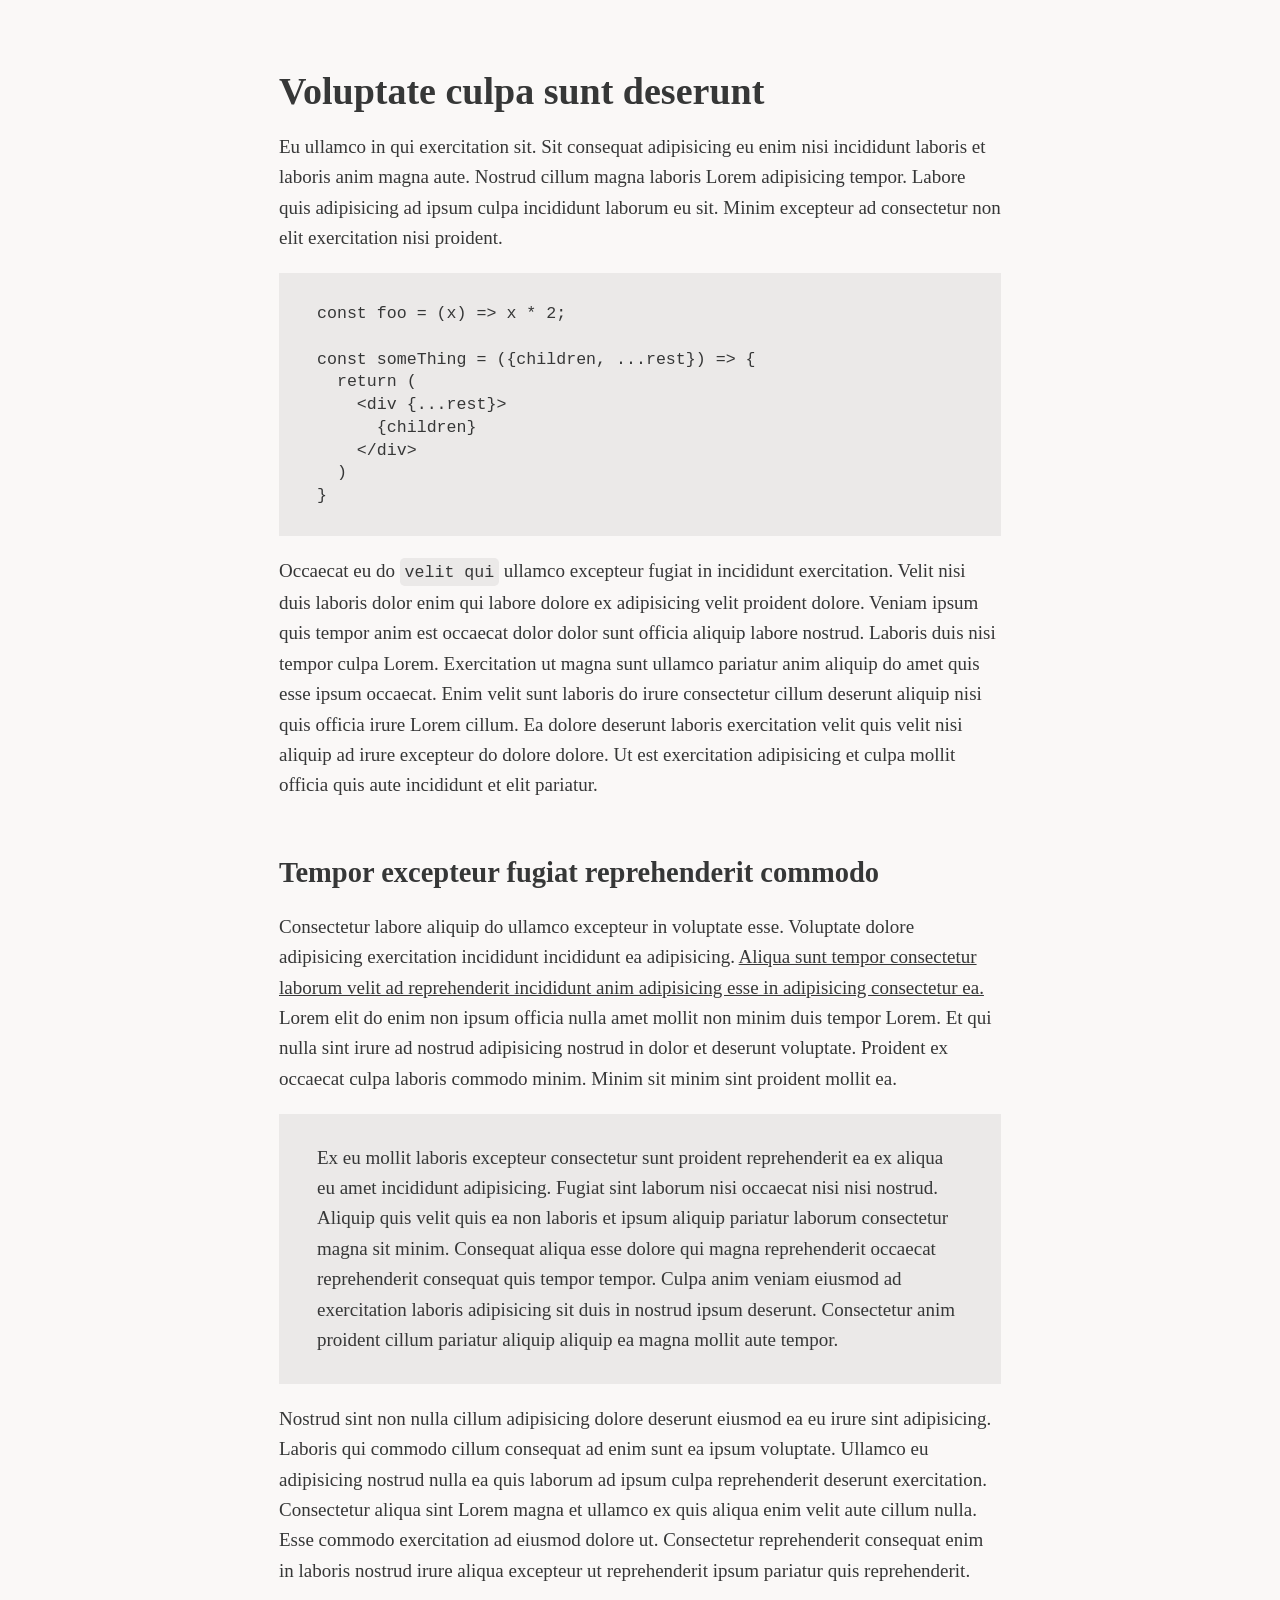
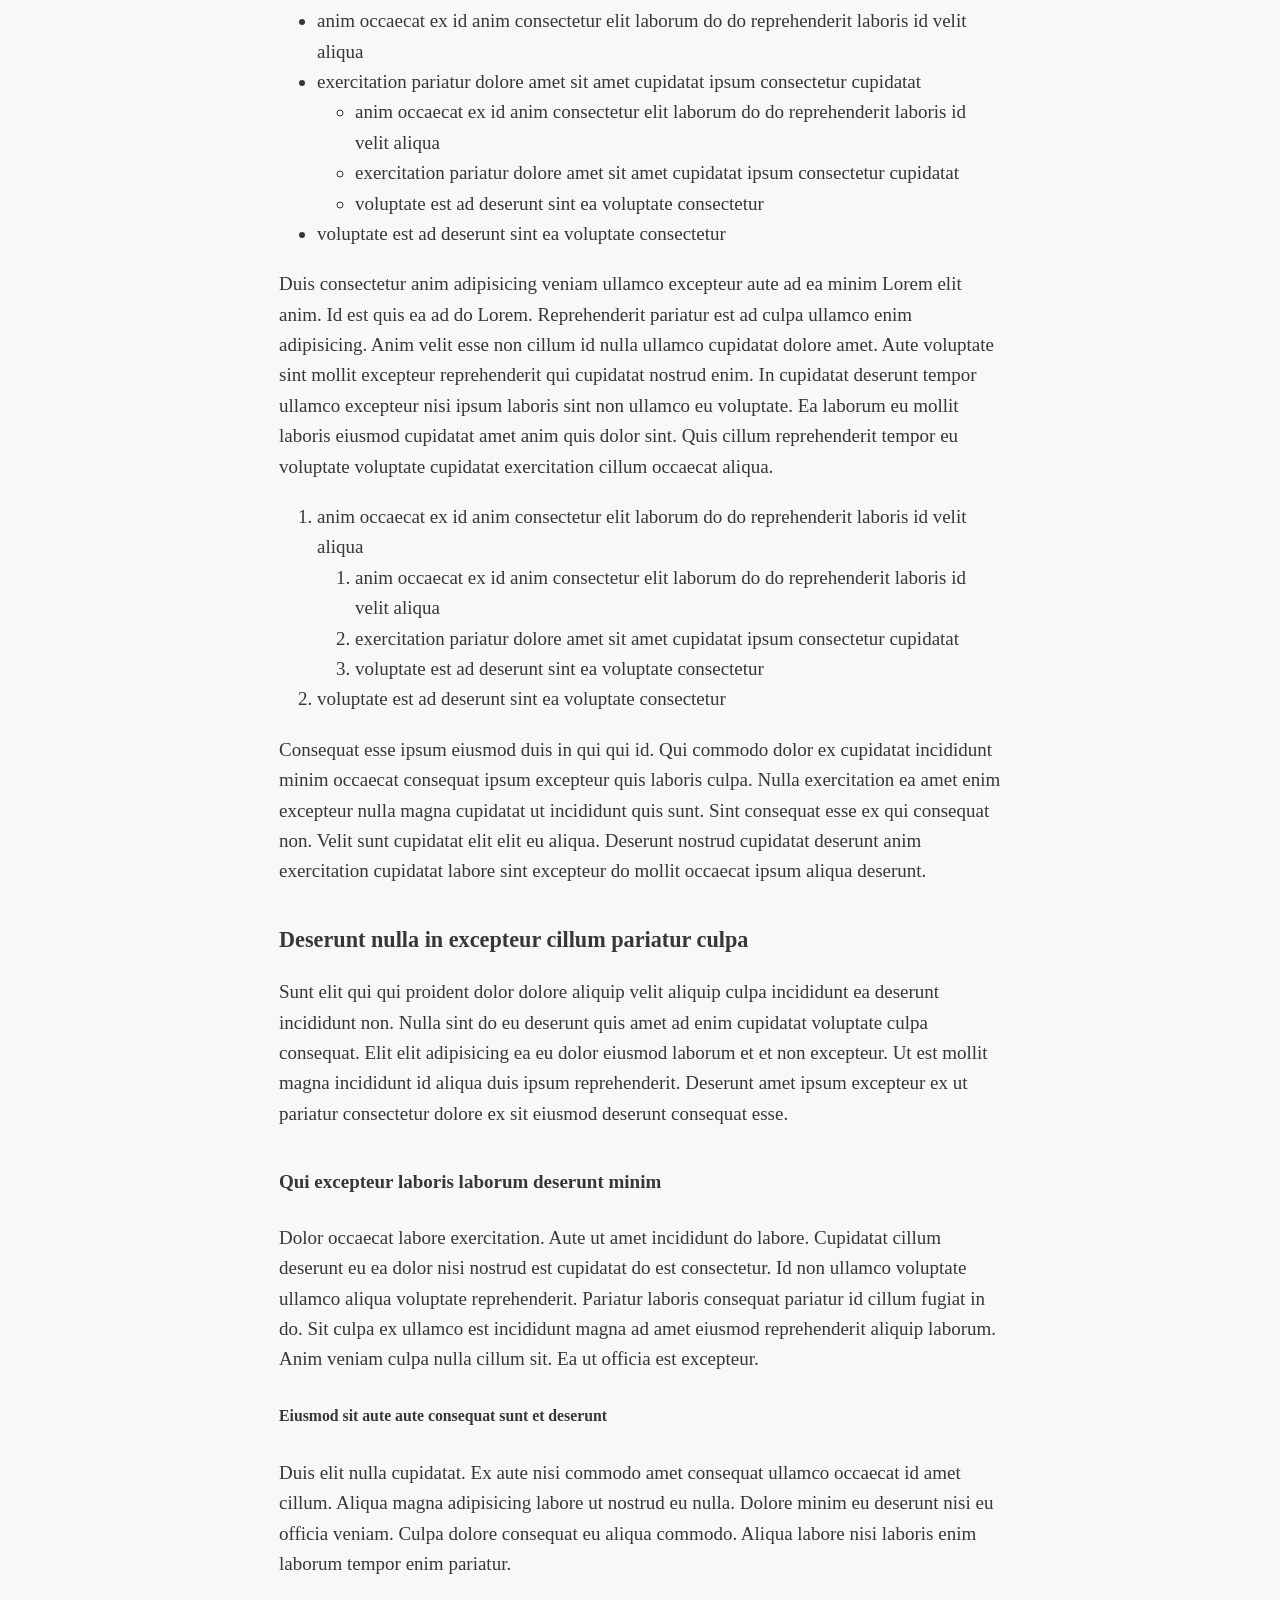
==== index.html @ 6e8c8c55 "move html example to index.html" ====
<!doctype html>
<html lang="en">
  <head>
    <meta charset="UTF-8" />
    <meta name="viewport" content="width=device-width, initial-scale=1.0" />
    <title>Readerly minimal style example</title>
    <link rel="stylesheet" href="./readerly.css" />
  </head>
  <body>
    <main>
      <h1>Voluptate culpa sunt deserunt</h1>
      <p>
        Eu ullamco in qui exercitation sit. Sit consequat adipisicing eu enim
        nisi incididunt laboris et laboris anim magna aute. Nostrud cillum magna
        laboris Lorem adipisicing tempor. Labore quis adipisicing ad ipsum culpa
        incididunt laborum eu sit. Minim excepteur ad consectetur non elit
        exercitation nisi proident.
      </p>
      <pre><code>const foo = (x) => x * 2;

const someThing = ({children, ...rest}) => {
  return (
    &lt;div {...rest}>
      {children}
    &lt;/div>
  )
}</code></pre>
      <p>
        Occaecat eu do <code>velit qui</code> ullamco excepteur fugiat in
        incididunt exercitation. Velit nisi duis laboris dolor enim qui labore
        dolore ex adipisicing velit proident dolore. Veniam ipsum quis tempor
        anim est occaecat dolor dolor sunt officia aliquip labore nostrud.
        Laboris duis nisi tempor culpa Lorem. Exercitation ut magna sunt ullamco
        pariatur anim aliquip do amet quis esse ipsum occaecat. Enim velit sunt
        laboris do irure consectetur cillum deserunt aliquip nisi quis officia
        irure Lorem cillum. Ea dolore deserunt laboris exercitation velit quis
        velit nisi aliquip ad irure excepteur do dolore dolore. Ut est
        exercitation adipisicing et culpa mollit officia quis aute incididunt et
        elit pariatur.
      </p>
      <h2>Tempor excepteur fugiat reprehenderit commodo</h2>
      <p>
        Consectetur labore aliquip do ullamco excepteur in voluptate esse.
        Voluptate dolore adipisicing exercitation incididunt incididunt ea
        adipisicing.
        <a href="#"
          >Aliqua sunt tempor consectetur laborum velit ad reprehenderit
          incididunt anim adipisicing esse in adipisicing consectetur ea.</a
        >
        Lorem elit do enim non ipsum officia nulla amet mollit non minim duis
        tempor Lorem. Et qui nulla sint irure ad nostrud adipisicing nostrud in
        dolor et deserunt voluptate. Proident ex occaecat culpa laboris commodo
        minim. Minim sit minim sint proident mollit ea.
      </p>
      <blockquote>
        Ex eu mollit laboris excepteur consectetur sunt proident reprehenderit
        ea ex aliqua eu amet incididunt adipisicing. Fugiat sint laborum nisi
        occaecat nisi nisi nostrud. Aliquip quis velit quis ea non laboris et
        ipsum aliquip pariatur laborum consectetur magna sit minim. Consequat
        aliqua esse dolore qui magna reprehenderit occaecat reprehenderit
        consequat quis tempor tempor. Culpa anim veniam eiusmod ad exercitation
        laboris adipisicing sit duis in nostrud ipsum deserunt. Consectetur anim
        proident cillum pariatur aliquip aliquip ea magna mollit aute tempor.
      </blockquote>
      <p>
        Nostrud sint non nulla cillum adipisicing dolore deserunt eiusmod ea eu
        irure sint adipisicing. Laboris qui commodo cillum consequat ad enim
        sunt ea ipsum voluptate. Ullamco eu adipisicing nostrud nulla ea quis
        laborum ad ipsum culpa reprehenderit deserunt exercitation. Consectetur
        aliqua sint Lorem magna et ullamco ex quis aliqua enim velit aute cillum
        nulla. Esse commodo exercitation ad eiusmod dolore ut. Consectetur
        reprehenderit consequat enim in laboris nostrud irure aliqua excepteur
        ut reprehenderit ipsum pariatur quis reprehenderit.
      </p>
      <ul>
        <li>
          anim occaecat ex id anim consectetur elit laborum do do reprehenderit
          laboris id velit aliqua
        </li>
        <li>
          exercitation pariatur dolore amet sit amet cupidatat ipsum consectetur
          cupidatat
        </li>
        <ul>
          <li>
            anim occaecat ex id anim consectetur elit laborum do do
            reprehenderit laboris id velit aliqua
          </li>
          <li>
            exercitation pariatur dolore amet sit amet cupidatat ipsum
            consectetur cupidatat
          </li>
          <li>voluptate est ad deserunt sint ea voluptate consectetur</li>
        </ul>
        <li>voluptate est ad deserunt sint ea voluptate consectetur</li>
      </ul>
      <p>
        Duis consectetur anim adipisicing veniam ullamco excepteur aute ad ea
        minim Lorem elit anim. Id est quis ea ad do Lorem. Reprehenderit
        pariatur est ad culpa ullamco enim adipisicing. Anim velit esse non
        cillum id nulla ullamco cupidatat dolore amet. Aute voluptate sint
        mollit excepteur reprehenderit qui cupidatat nostrud enim. In cupidatat
        deserunt tempor ullamco excepteur nisi ipsum laboris sint non ullamco eu
        voluptate. Ea laborum eu mollit laboris eiusmod cupidatat amet anim quis
        dolor sint. Quis cillum reprehenderit tempor eu voluptate voluptate
        cupidatat exercitation cillum occaecat aliqua.
      </p>
      <ol>
        <li>
          anim occaecat ex id anim consectetur elit laborum do do reprehenderit
          laboris id velit aliqua
        </li>

        <ol>
          <li>
            anim occaecat ex id anim consectetur elit laborum do do
            reprehenderit laboris id velit aliqua
          </li>
          <li>
            exercitation pariatur dolore amet sit amet cupidatat ipsum
            consectetur cupidatat
          </li>
          <li>voluptate est ad deserunt sint ea voluptate consectetur</li>
        </ol>

        <li>voluptate est ad deserunt sint ea voluptate consectetur</li>
      </ol>
      <p>
        Consequat esse ipsum eiusmod duis in qui qui id. Qui commodo dolor ex
        cupidatat incididunt minim occaecat consequat ipsum excepteur quis
        laboris culpa. Nulla exercitation ea amet enim excepteur nulla magna
        cupidatat ut incididunt quis sunt. Sint consequat esse ex qui consequat
        non. Velit sunt cupidatat elit elit eu aliqua. Deserunt nostrud
        cupidatat deserunt anim exercitation cupidatat labore sint excepteur do
        mollit occaecat ipsum aliqua deserunt.
      </p>
      <h3>Deserunt nulla in excepteur cillum pariatur culpa</h3>
      <p>
        Sunt elit qui qui proident dolor dolore aliquip velit aliquip culpa
        incididunt ea deserunt incididunt non. Nulla sint do eu deserunt quis
        amet ad enim cupidatat voluptate culpa consequat. Elit elit adipisicing
        ea eu dolor eiusmod laborum et et non excepteur. Ut est mollit magna
        incididunt id aliqua duis ipsum reprehenderit. Deserunt amet ipsum
        excepteur ex ut pariatur consectetur dolore ex sit eiusmod deserunt
        consequat esse.
      </p>
      <h4>Qui excepteur laboris laborum deserunt minim</h4>
      <p>
        Dolor occaecat labore exercitation. Aute ut amet incididunt do labore.
        Cupidatat cillum deserunt eu ea dolor nisi nostrud est cupidatat do est
        consectetur. Id non ullamco voluptate ullamco aliqua voluptate
        reprehenderit. Pariatur laboris consequat pariatur id cillum fugiat in
        do. Sit culpa ex ullamco est incididunt magna ad amet eiusmod
        reprehenderit aliquip laborum. Anim veniam culpa nulla cillum sit. Ea ut
        officia est excepteur.
      </p>
      <h5>Eiusmod sit aute aute consequat sunt et deserunt</h5>
      <p>
        Duis elit nulla cupidatat. Ex aute nisi commodo amet consequat ullamco
        occaecat id amet cillum. Aliqua magna adipisicing labore ut nostrud eu
        nulla. Dolore minim eu deserunt nisi eu officia veniam. Culpa dolore
        consequat eu aliqua commodo. Aliqua labore nisi laboris enim laborum
        tempor enim pariatur.
      </p>
    </main>
  </body>
</html>
---- readerly.css ----
:root {
  font-family: Palatino, serif;
  -webkit-font-smoothing: antialiased;
  font-size: 19px;
  font-kerning: auto;

  background-color: rgb(250, 248, 247);
  color: rgb(54, 55, 55);
  --secondary-background: rgb(235, 233, 232);
}

@media (prefers-color-scheme: dark) {
  :root {
    background-color: rgb(25, 26, 26);
    color: rgb(209, 205, 201);
    --secondary-background: rgb(0, 0, 0);
  }
}

html,
body {
  margin: 0;
}

main {
  max-width: 38rem;
  margin-inline: auto;
  margin-block-start: 4rem;
  margin-block-end: 7rem;
  padding-inline: 1rem;
  line-height: 1.6em;
  overflow-wrap: break-word;

  h2 {
    margin-block-start: 3rem;
  }

  h3,
  h4 {
    margin-block-start: 2rem;
  }

  p,
  ul,
  ol,
  blockquote {
    margin: calc(1rem + 1px) 0;
  }

  blockquote,
  pre {
    background-color: var(--secondary-background);
    padding: 1.5rem 2rem;
  }

  ul,
  ol {
    padding-inline-start: 2rem;

    ul,
    ol {
      margin-block: 0;
    }
  }

  a {
    color: inherit;
  }

  code {
    font-size: 0.875rem;
    font-family: Monaco, monospace;
  }

  :not(pre) code {
    background-color: var(--secondary-background);
    padding: 0.25rem;
    border-radius: 0.25rem;
  }

  pre {
    background-color: var(--secondary-background);
    line-height: 1.2;
    overflow-x: auto;
  }
}
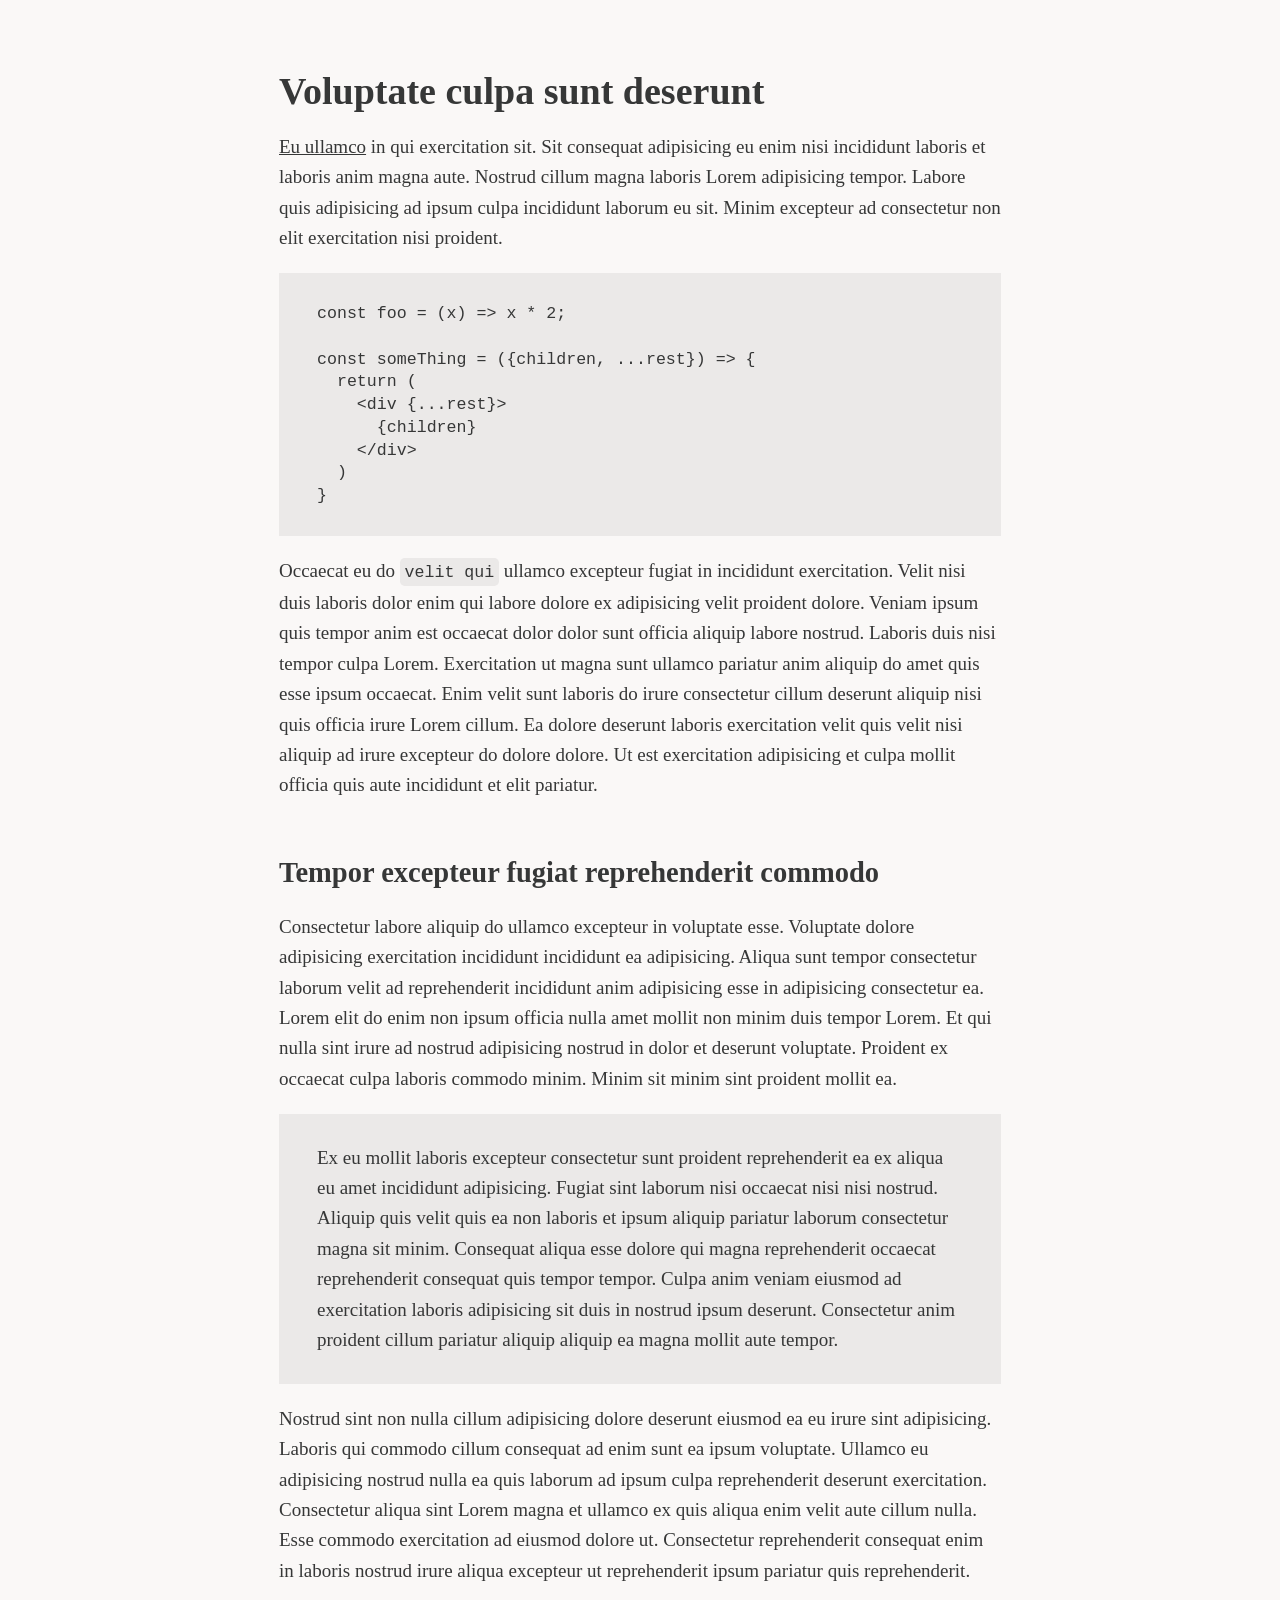
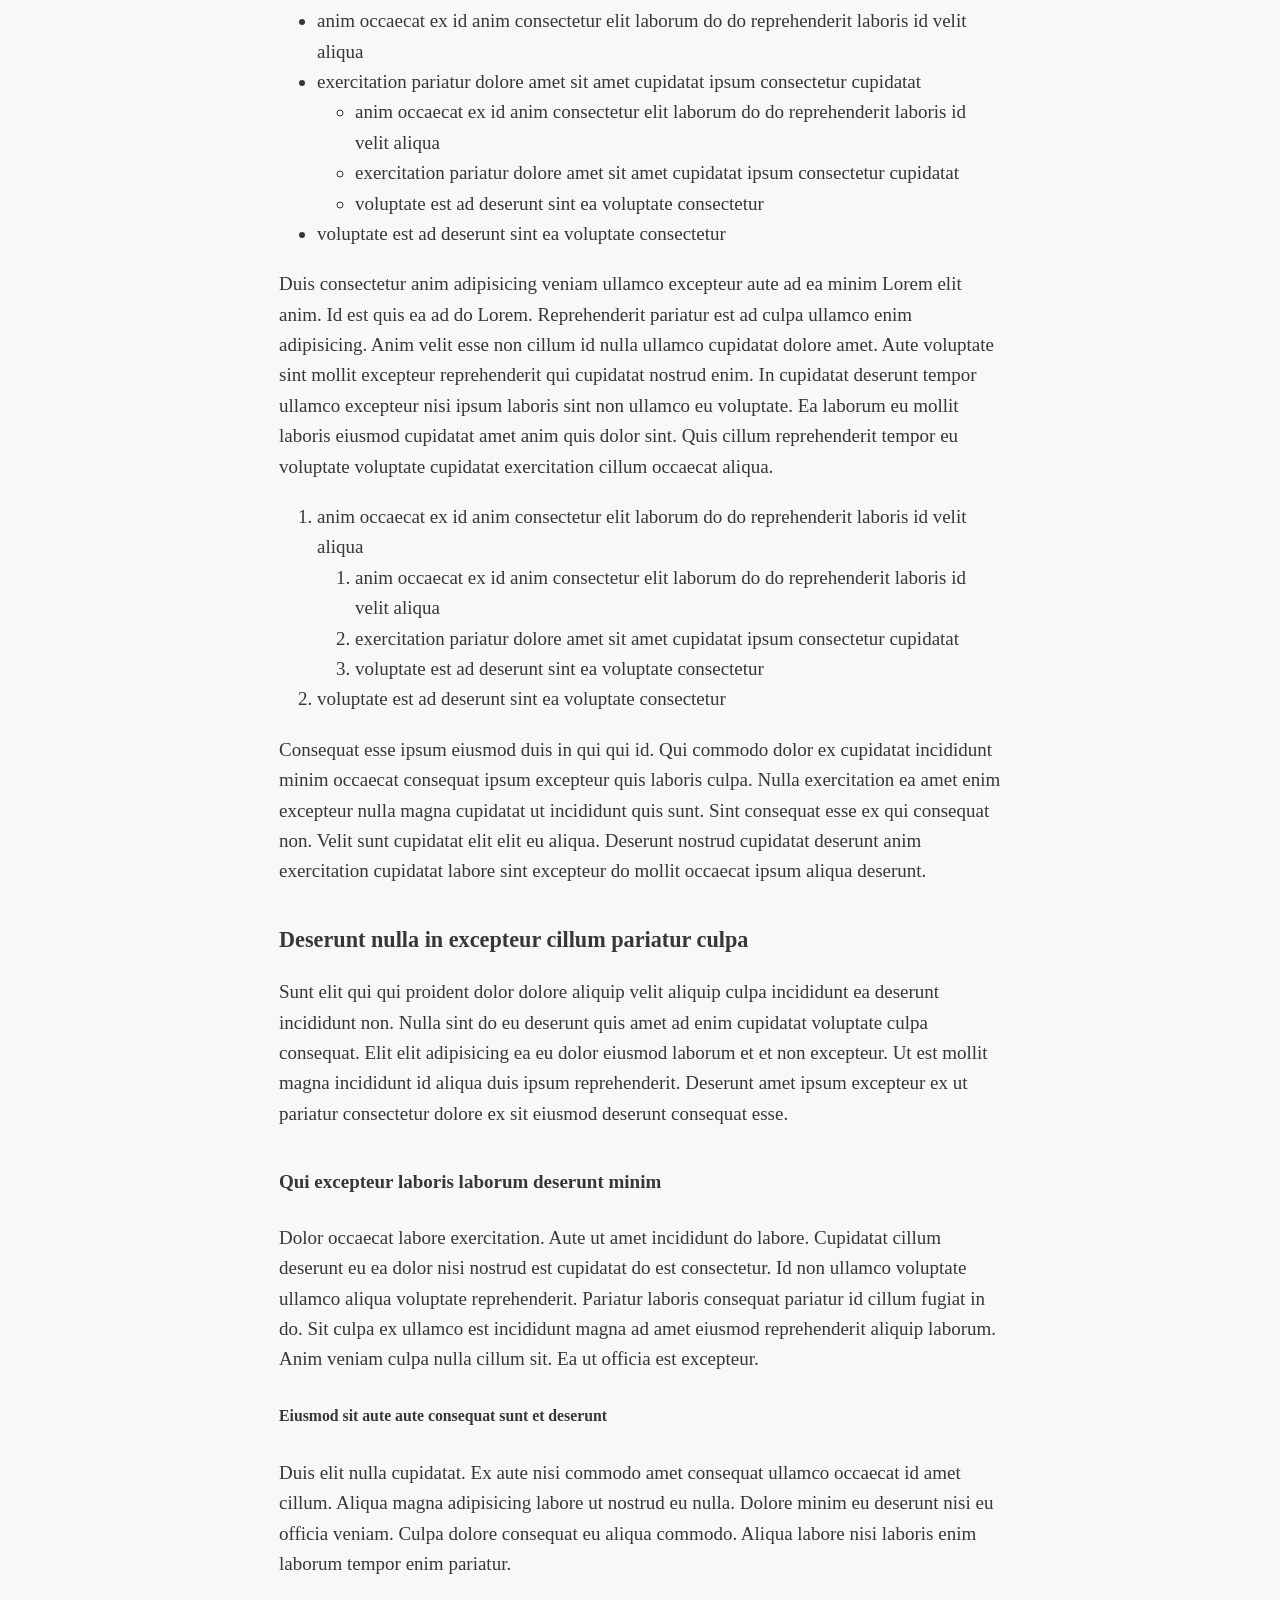
==== commit a877064f: "add link to css as convenience for myself" ====
--- a/index.html
+++ b/index.html
@@ -10,8 +10,11 @@
     <main>
       <h1>Voluptate culpa sunt deserunt</h1>
       <p>
-        Eu ullamco in qui exercitation sit. Sit consequat adipisicing eu enim
-        nisi incididunt laboris et laboris anim magna aute. Nostrud cillum magna
+        <a href="https://chadlavi.github.io/readerly/readerly.css"
+          >Eu ullamco</a
+        >
+        in qui exercitation sit. Sit consequat adipisicing eu enim nisi
+        incididunt laboris et laboris anim magna aute. Nostrud cillum magna
         laboris Lorem adipisicing tempor. Labore quis adipisicing ad ipsum culpa
         incididunt laborum eu sit. Minim excepteur ad consectetur non elit
         exercitation nisi proident.
@@ -42,15 +45,12 @@
       <p>
         Consectetur labore aliquip do ullamco excepteur in voluptate esse.
         Voluptate dolore adipisicing exercitation incididunt incididunt ea
-        adipisicing.
-        <a href="#"
-          >Aliqua sunt tempor consectetur laborum velit ad reprehenderit
-          incididunt anim adipisicing esse in adipisicing consectetur ea.</a
-        >
-        Lorem elit do enim non ipsum officia nulla amet mollit non minim duis
-        tempor Lorem. Et qui nulla sint irure ad nostrud adipisicing nostrud in
-        dolor et deserunt voluptate. Proident ex occaecat culpa laboris commodo
-        minim. Minim sit minim sint proident mollit ea.
+        adipisicing. Aliqua sunt tempor consectetur laborum velit ad
+        reprehenderit incididunt anim adipisicing esse in adipisicing
+        consectetur ea. Lorem elit do enim non ipsum officia nulla amet mollit
+        non minim duis tempor Lorem. Et qui nulla sint irure ad nostrud
+        adipisicing nostrud in dolor et deserunt voluptate. Proident ex occaecat
+        culpa laboris commodo minim. Minim sit minim sint proident mollit ea.
       </p>
       <blockquote>
         Ex eu mollit laboris excepteur consectetur sunt proident reprehenderit
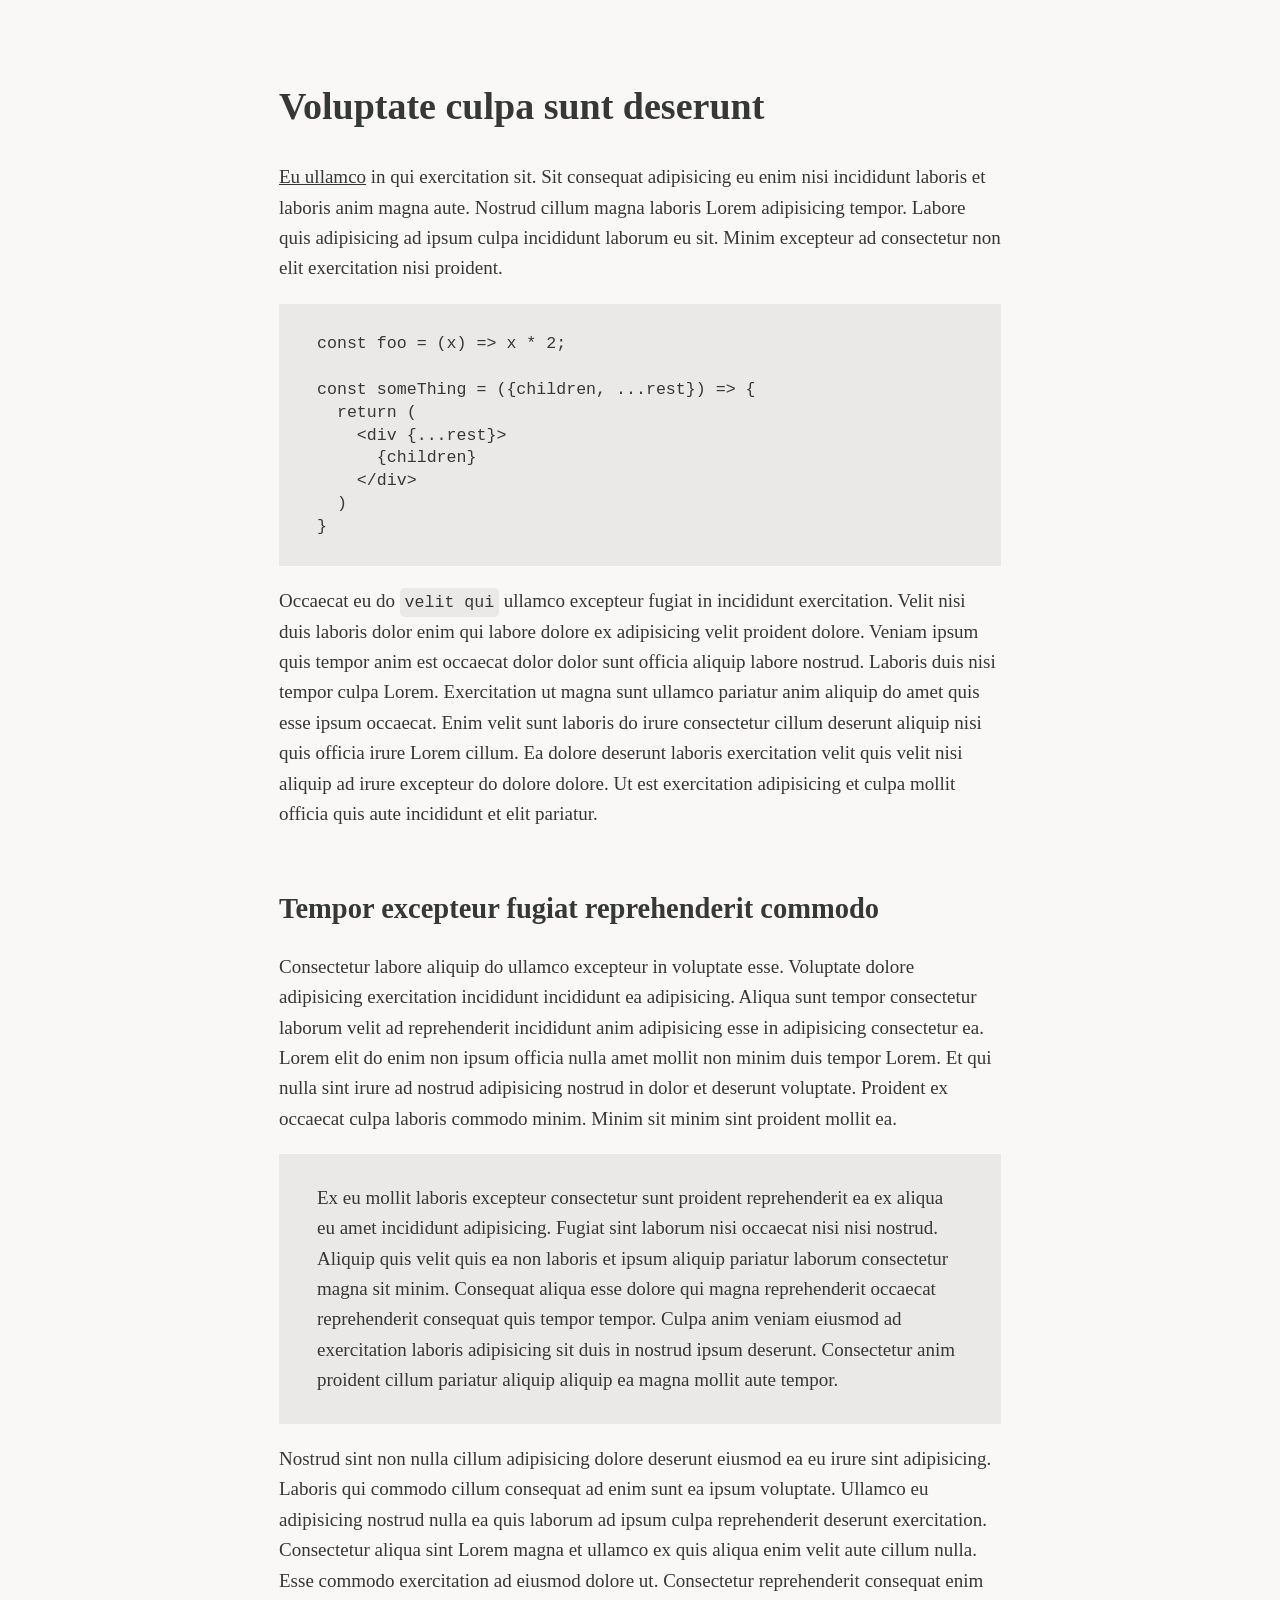
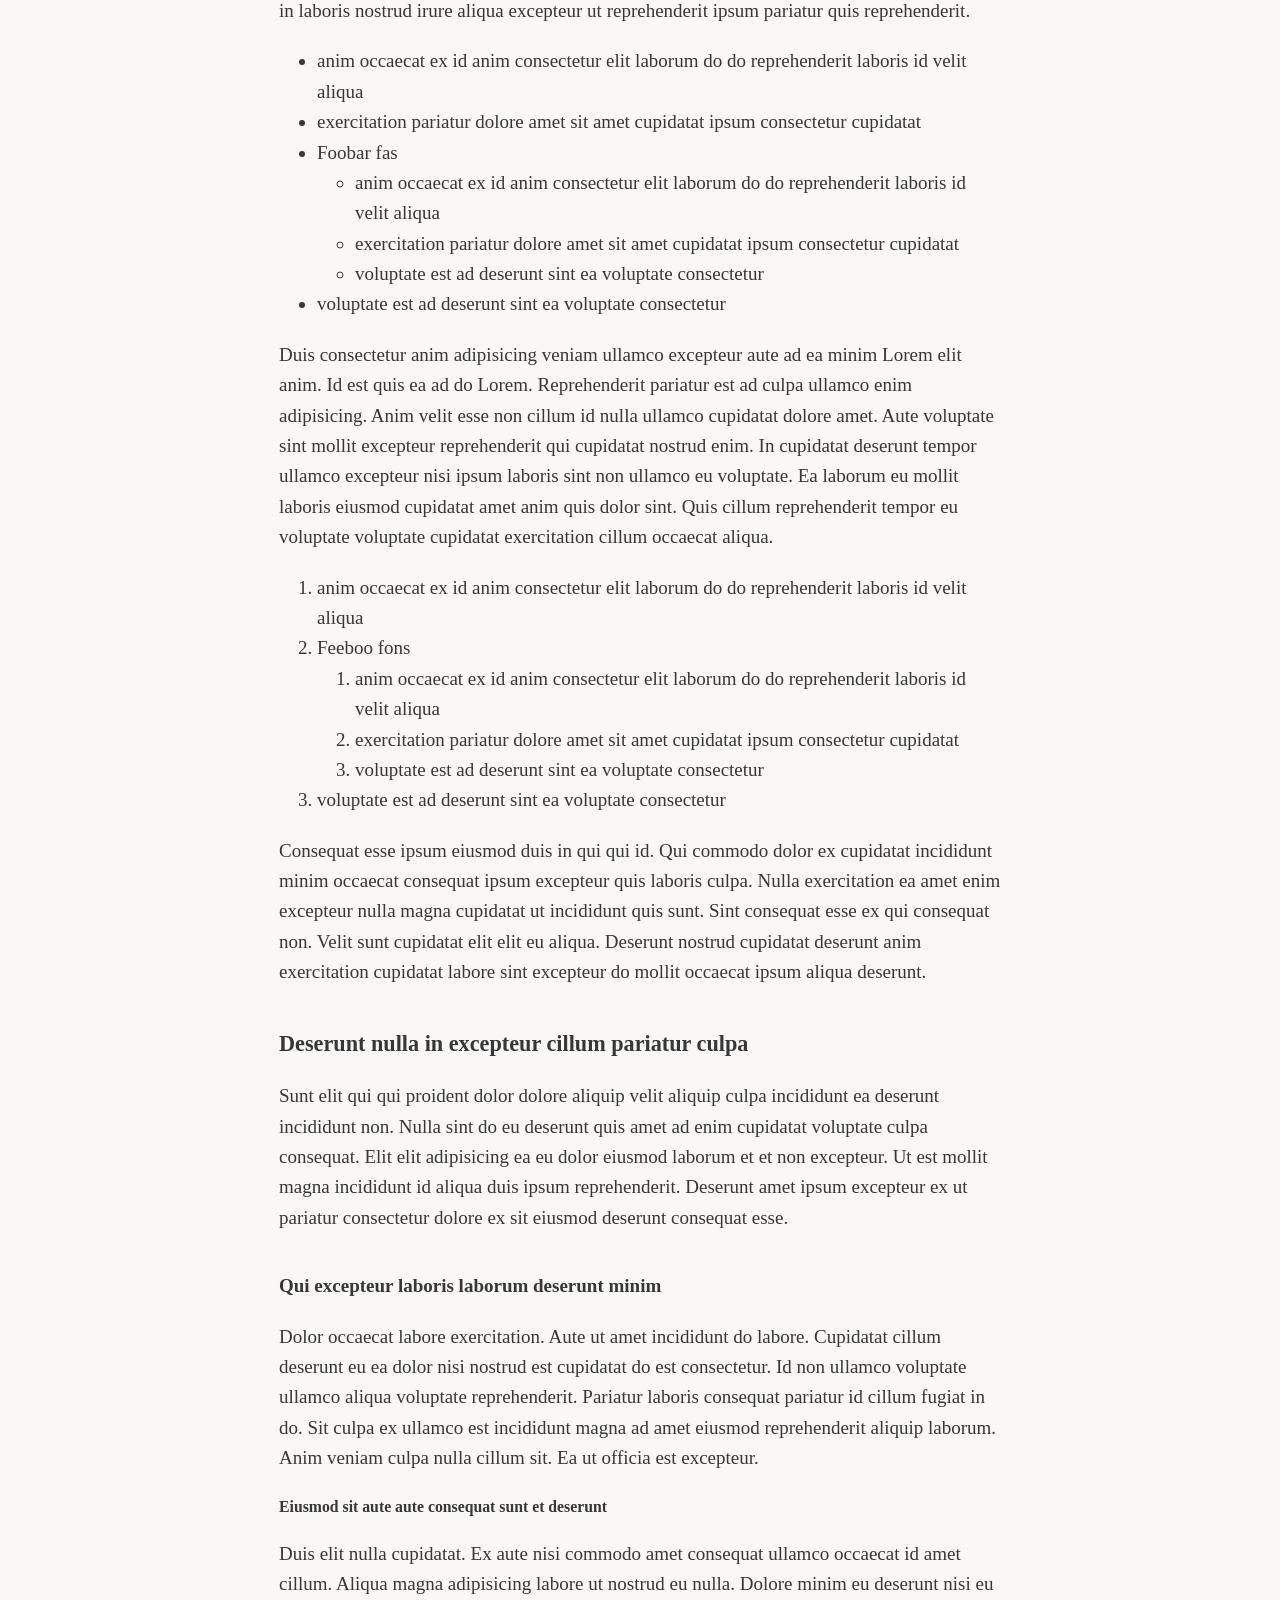
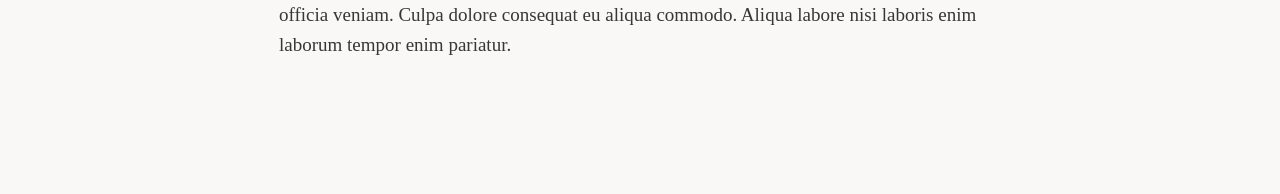
==== commit 9a754710: "fix exmaple html problem" ====
--- a/index.html
+++ b/index.html
@@ -81,17 +81,20 @@
           exercitation pariatur dolore amet sit amet cupidatat ipsum consectetur
           cupidatat
         </li>
-        <ul>
-          <li>
-            anim occaecat ex id anim consectetur elit laborum do do
-            reprehenderit laboris id velit aliqua
-          </li>
-          <li>
-            exercitation pariatur dolore amet sit amet cupidatat ipsum
-            consectetur cupidatat
-          </li>
-          <li>voluptate est ad deserunt sint ea voluptate consectetur</li>
-        </ul>
+        <li>
+          Foobar fas
+          <ul>
+            <li>
+              anim occaecat ex id anim consectetur elit laborum do do
+              reprehenderit laboris id velit aliqua
+            </li>
+            <li>
+              exercitation pariatur dolore amet sit amet cupidatat ipsum
+              consectetur cupidatat
+            </li>
+            <li>voluptate est ad deserunt sint ea voluptate consectetur</li>
+          </ul>
+        </li>
         <li>voluptate est ad deserunt sint ea voluptate consectetur</li>
       </ul>
       <p>
@@ -111,17 +114,20 @@
           laboris id velit aliqua
         </li>
 
-        <ol>
-          <li>
-            anim occaecat ex id anim consectetur elit laborum do do
-            reprehenderit laboris id velit aliqua
-          </li>
-          <li>
-            exercitation pariatur dolore amet sit amet cupidatat ipsum
-            consectetur cupidatat
-          </li>
-          <li>voluptate est ad deserunt sint ea voluptate consectetur</li>
-        </ol>
+        <li>
+          Feeboo fons
+          <ol>
+            <li>
+              anim occaecat ex id anim consectetur elit laborum do do
+              reprehenderit laboris id velit aliqua
+            </li>
+            <li>
+              exercitation pariatur dolore amet sit amet cupidatat ipsum
+              consectetur cupidatat
+            </li>
+            <li>voluptate est ad deserunt sint ea voluptate consectetur</li>
+          </ol>
+        </li>
 
         <li>voluptate est ad deserunt sint ea voluptate consectetur</li>
       </ol>
--- a/readerly.css
+++ b/readerly.css
@@ -7,44 +7,45 @@
   background-color: rgb(250, 248, 247);
   color: rgb(54, 55, 55);
   --secondary-background: rgb(235, 233, 232);
+  --p-space: calc(1rem + 1px);
 }
 
 @media (prefers-color-scheme: dark) {
   :root {
     background-color: rgb(25, 26, 26);
     color: rgb(209, 205, 201);
-    --secondary-background: rgb(0, 0, 0);
+    --secondary-background: #000;
   }
 }
 
-html,
 body {
   margin: 0;
 }
 
 main {
   max-width: 38rem;
-  margin-inline: auto;
-  margin-block-start: 4rem;
-  margin-block-end: 7rem;
+  margin: 4rem auto 7rem;
   padding-inline: 1rem;
-  line-height: 1.6em;
+  line-height: 1.6;
   overflow-wrap: break-word;
 
   h2 {
     margin-block-start: 3rem;
+    margin-block-end: var(--p-space);
   }
 
   h3,
   h4 {
     margin-block-start: 2rem;
+    margin-block-end: var(--p-space);
   }
 
   p,
   ul,
   ol,
-  blockquote {
-    margin: calc(1rem + 1px) 0;
+  blockquote,
+  h5 {
+    margin: var(--p-space) 0;
   }
 
   blockquote,
@@ -79,7 +80,6 @@
   }
 
   pre {
-    background-color: var(--secondary-background);
     line-height: 1.2;
     overflow-x: auto;
   }
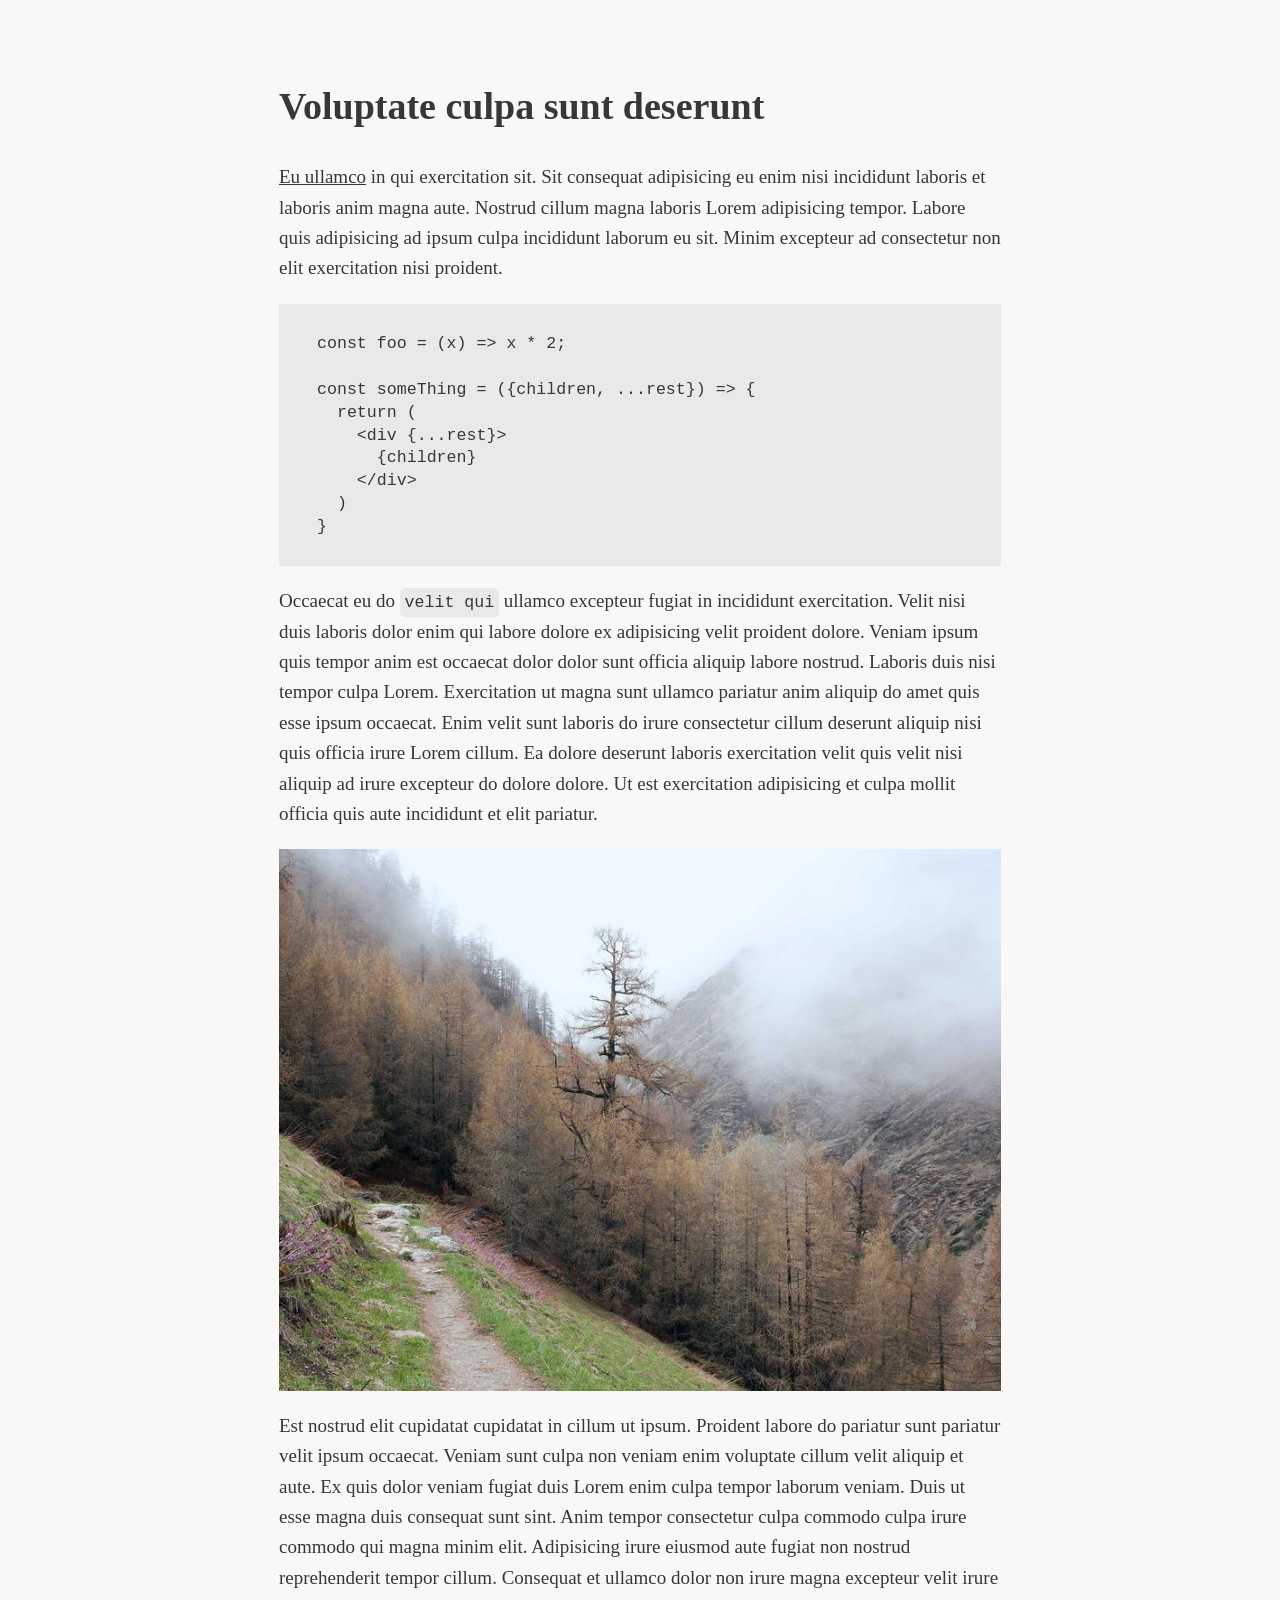
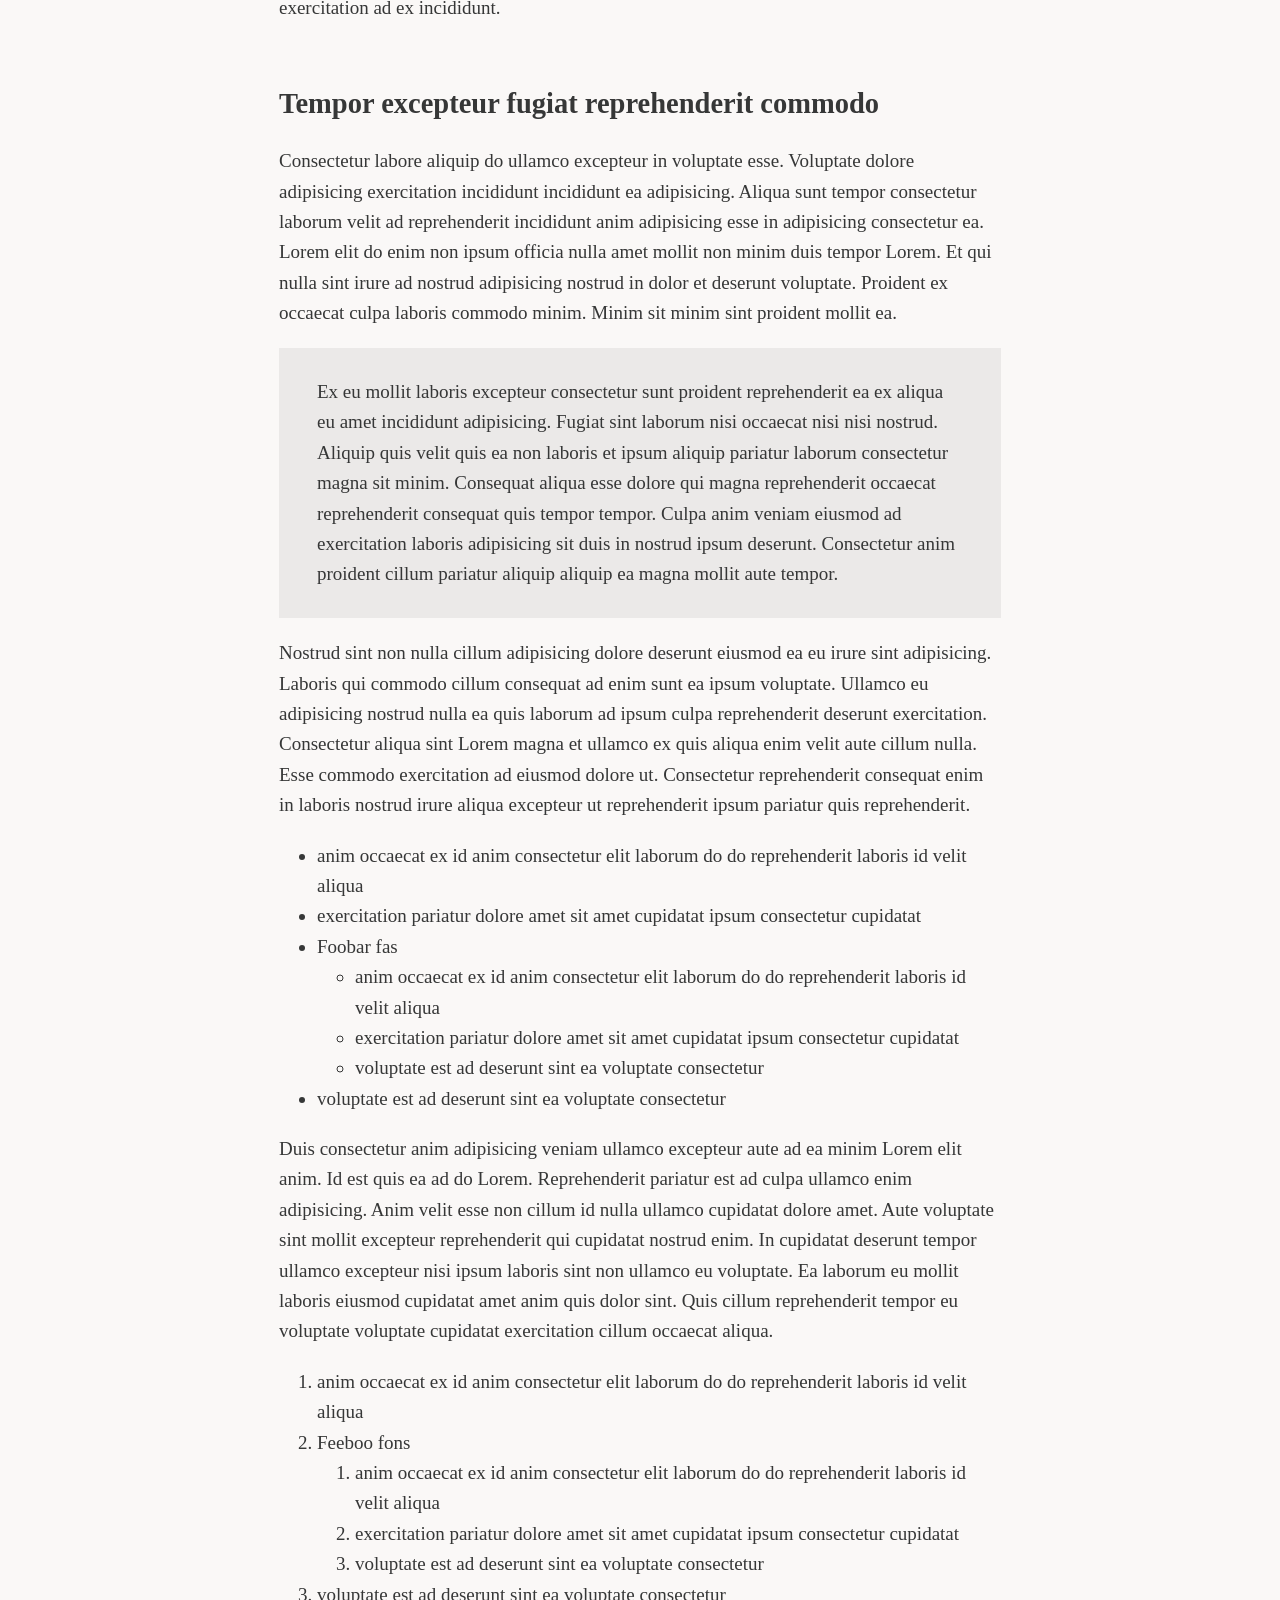
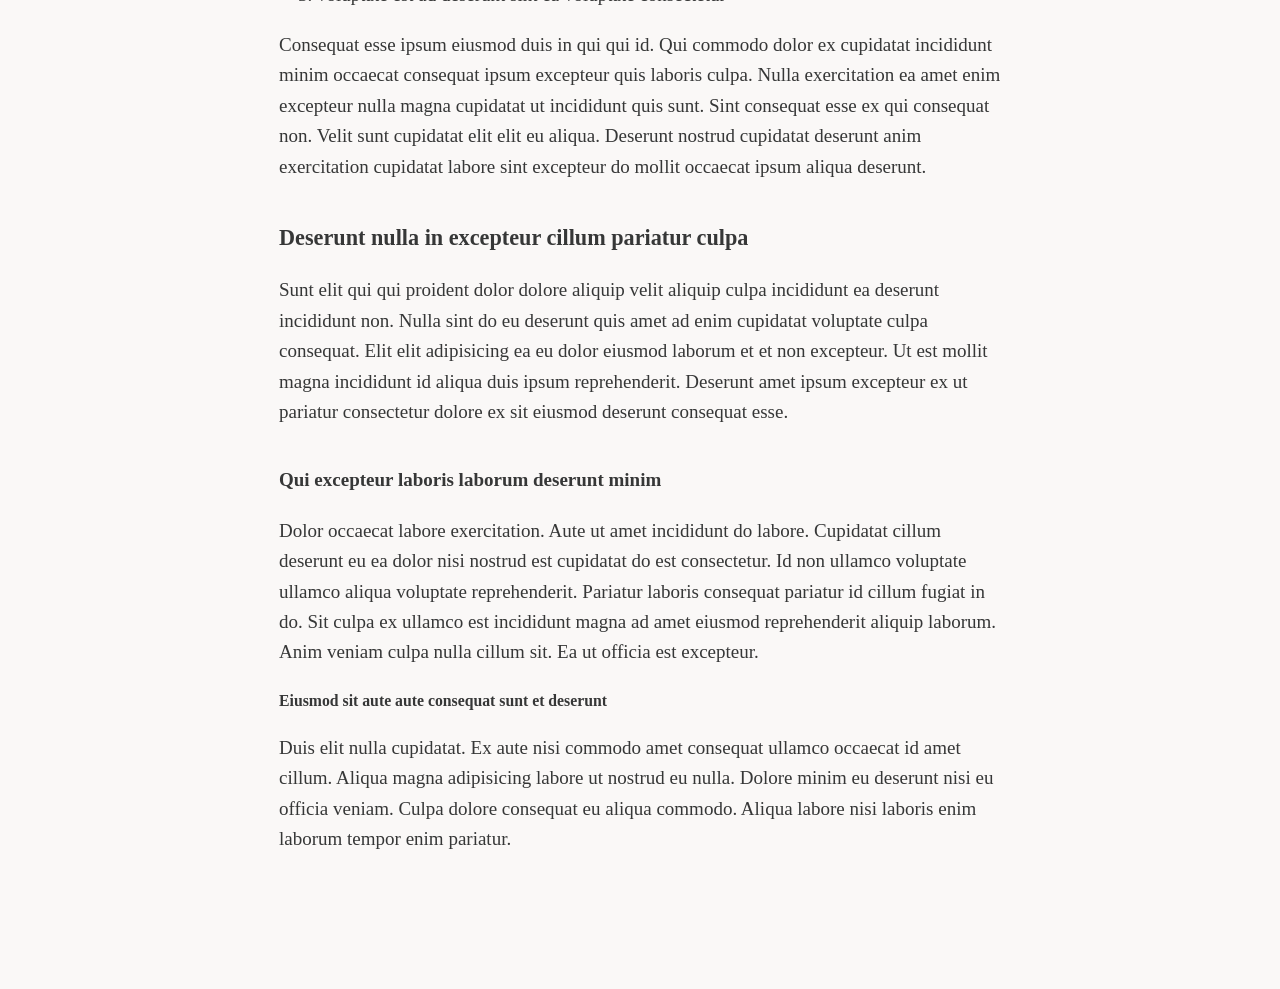
==== commit ad8e740e: "Add example image" ====
--- a/index.html
+++ b/index.html
@@ -40,6 +40,18 @@
         velit nisi aliquip ad irure excepteur do dolore dolore. Ut est
         exercitation adipisicing et culpa mollit officia quis aute incididunt et
         elit pariatur.
+      </p>
+      <img src="./image.jpg" />
+      <p>
+        Est nostrud elit cupidatat cupidatat in cillum ut ipsum. Proident labore
+        do pariatur sunt pariatur velit ipsum occaecat. Veniam sunt culpa non
+        veniam enim voluptate cillum velit aliquip et aute. Ex quis dolor veniam
+        fugiat duis Lorem enim culpa tempor laborum veniam. Duis ut esse magna
+        duis consequat sunt sint. Anim tempor consectetur culpa commodo culpa
+        irure commodo qui magna minim elit. Adipisicing irure eiusmod aute
+        fugiat non nostrud reprehenderit tempor cillum. Consequat et ullamco
+        dolor non irure magna excepteur velit irure exercitation ad ex
+        incididunt.
       </p>
       <h2>Tempor excepteur fugiat reprehenderit commodo</h2>
       <p>
--- a/readerly.css
+++ b/readerly.css
@@ -4,16 +4,16 @@
   font-size: 19px;
   font-kerning: auto;
 
-  background-color: rgb(250, 248, 247);
-  color: rgb(54, 55, 55);
-  --secondary-background: rgb(235, 233, 232);
+  background-color: #faf8f7;
+  color: #363737;
+  --secondary-background: #ebe9e8;
   --p-space: calc(1rem + 1px);
 }
 
 @media (prefers-color-scheme: dark) {
   :root {
-    background-color: rgb(25, 26, 26);
-    color: rgb(209, 205, 201);
+    background-color: #191a1a;
+    color: #d1cdc9;
     --secondary-background: #000;
   }
 }
@@ -30,14 +30,12 @@
   overflow-wrap: break-word;
 
   h2 {
-    margin-block-start: 3rem;
-    margin-block-end: var(--p-space);
+    margin-block: 3rem var(--p-space);
   }
 
   h3,
   h4 {
-    margin-block-start: 2rem;
-    margin-block-end: var(--p-space);
+    margin-block: 2rem var(--p-space);
   }
 
   p,
@@ -83,4 +81,10 @@
     line-height: 1.2;
     overflow-x: auto;
   }
+
+  img {
+    display: block;
+    margin: var(--p-space) auto;
+    max-width: 100%;
+  }
 }
